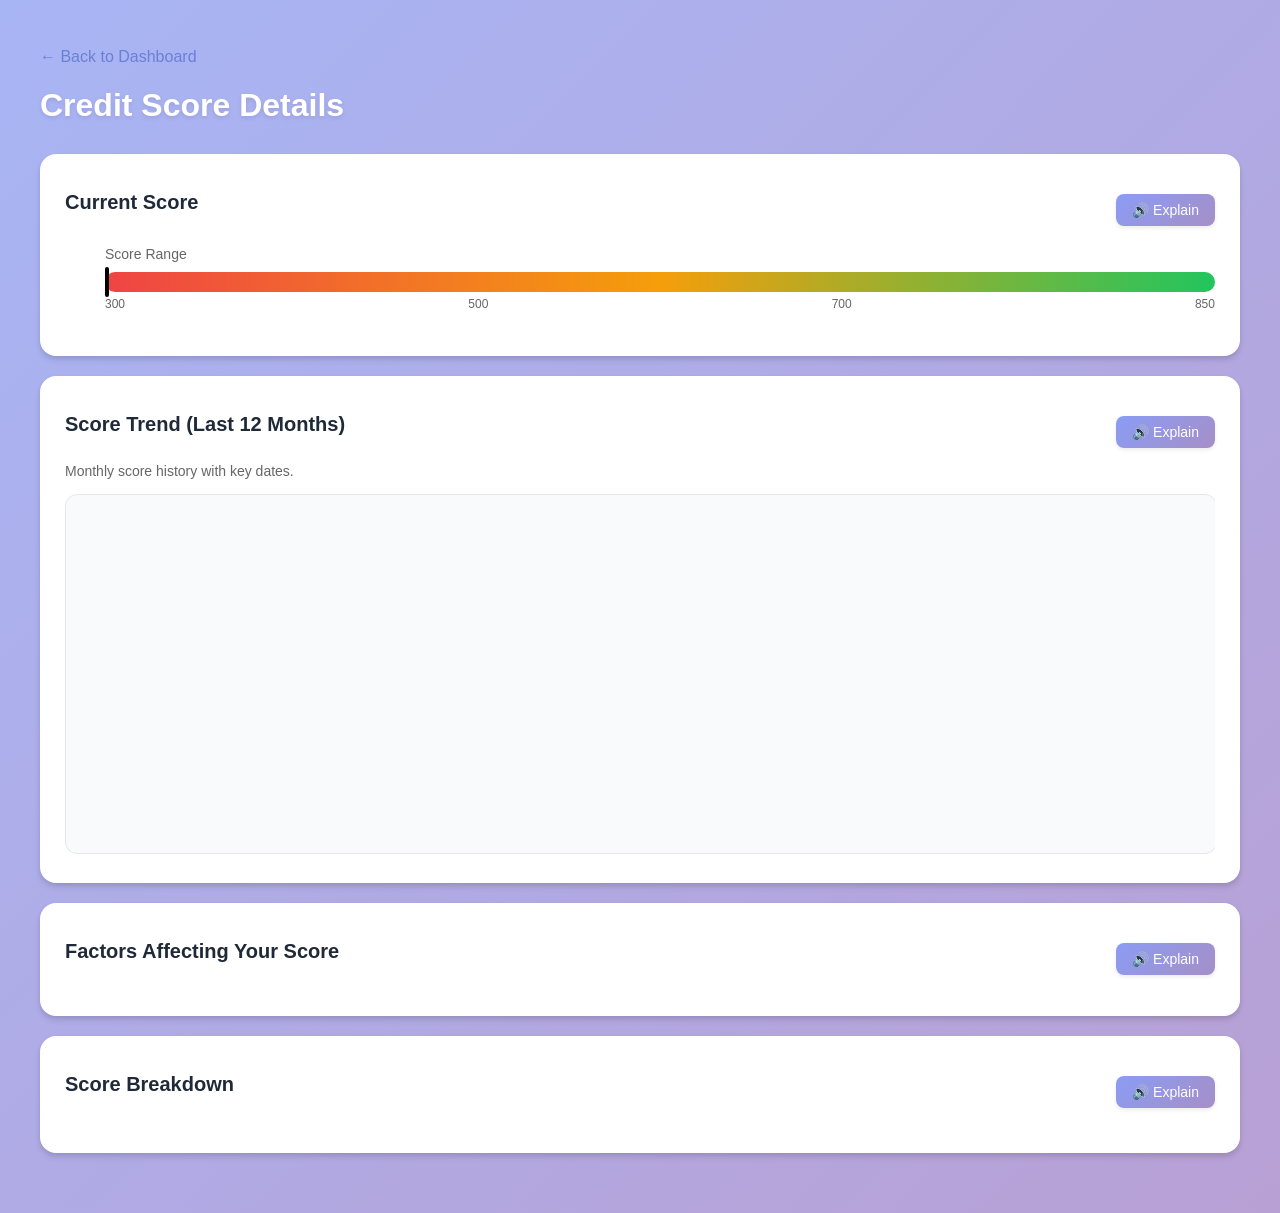
==== embedded-agent-fe/credit.html @ 1740a6a1 "first commit" ====
<!DOCTYPE html>
<html>
<head>
  <title>Credit Details</title>
  <link rel="stylesheet" href="styles.css" />
  <script src="config.js"></script>
</head>

<body>
<a class="link" href="index.html">← Back to Dashboard</a>
<h1>Credit Score Details</h1>

<div class="section">
  <div class="header">
    <h2>Current Score</h2>
    <button class="audio-btn">🔊 Explain</button>
  </div>
  
  <div style="display: flex; align-items: center; gap: 40px; margin: 20px 0;">
    <div>
      <p style="font-size: 64px; font-weight: bold; margin: 0; color: #3b82f6;" id="current-score"></p>
      <p style="margin: 10px 0 0 0; font-size: 16px; color: #666;" id="score-change"></p>
    </div>
    <div style="flex: 1;">
      <p style="margin: 0 0 10px 0; font-size: 14px; color: #666;">Score Range</p>
      <div style="background: linear-gradient(90deg, #ef4444, #f59e0b, #22c55e); height: 20px; border-radius: 10px; position: relative;">
        <div id="score-indicator" style="position: absolute; top: -5px; width: 4px; height: 30px; background: #000; border-radius: 2px;"></div>
      </div>
      <div style="display: flex; justify-content: space-between; margin-top: 5px; font-size: 12px; color: #666;">
        <span>300</span>
        <span>500</span>
        <span>700</span>
        <span>850</span>
      </div>
    </div>
  </div>
  
  <p style="font-size: 13px; color: #999; margin-top: 20px;" id="last-refreshed"></p>
</div>

<div class="section">
  <div class="header">
    <h2>Score Trend (Last 12 Months)</h2>
    <button class="audio-btn">🔊 Explain</button>
  </div>
  <p style="margin: 10px 0 15px 0; color: #666; font-size: 14px;">Monthly score history with key dates.</p>
  <div style="width: 100%; overflow-x: auto;">
    <canvas id="score-chart" width="900" height="280" style="width: 100%; max-width: 100%; background: #f8fafc; border: 1px solid #e5e7eb; border-radius: 12px;"></canvas>
  </div>
</div>

<div class="section">
  <div class="header">
    <h2>Factors Affecting Your Score</h2>
    <button class="audio-btn">🔊 Explain</button>
  </div>

  <ul id="reasons" style="line-height: 2;"></ul>
</div>

<div class="section">
  <div class="header">
    <h2>Score Breakdown</h2>
    <button class="audio-btn">🔊 Explain</button>
  </div>
  
  <div id="score-breakdown" style="margin-top: 20px;"></div>
</div>

<script>
async function loadCreditDetails() {
  // Load credit summary
  const credit = await fetch(API_BASE + "/credit/summary").then(r=>r.json());
  
  document.getElementById("current-score").innerText = credit.score;
  
  const changeText = credit.change >= 0 ? `+${credit.change}` : `${credit.change}`;
  const changeColor = credit.change >= 0 ? '#059669' : '#dc2626';
  const changeIcon = credit.change >= 0 ? '↑' : '↓';
  document.getElementById("score-change").innerHTML = `<span style="color: ${changeColor}; font-weight: bold;">${changeIcon} ${changeText} points</span> from last month (${credit.previous_score})`;
  
  // Position score indicator
  const scorePercent = ((credit.score - 300) / (850 - 300)) * 100;
  document.getElementById("score-indicator").style.left = scorePercent + '%';
  
  const refreshDate = new Date(credit.last_refreshed);
  const now = new Date();
  const hoursDiff = Math.floor((now - refreshDate) / (1000 * 60 * 60));
  document.getElementById("last-refreshed").innerText = `Last refreshed: ${hoursDiff} hours ago (${refreshDate.toLocaleString()})`;

  // Draw 12-month score trend graph from API
  const historyResp = await fetch(API_BASE + "/credit/history").then(r=>r.json());
  drawScoreTrend(historyResp.history);

  // Load credit details (reasons + breakdown)
  const details = await fetch(API_BASE + "/credit/details").then(r=>r.json());
  const reasonsList = document.getElementById("reasons");
  details.reasons.forEach(reason => {
    reasonsList.innerHTML += `<li style="padding: 5px 0;">${reason}</li>`;
  });

  // Render breakdown from API
  const breakdownEl = document.getElementById("score-breakdown");
  breakdownEl.innerHTML = "";
  details.breakdown.forEach(item => {
    breakdownEl.innerHTML += `
      <div style="margin-bottom: 20px;">
        <div style="display: flex; justify-content: space-between; margin-bottom: 8px;">
          <span>${item.label}</span>
          <span style="font-weight: bold;">${item.percent}%</span>
        </div>
        <div style="background: #e5e7eb; height: 12px; border-radius: 6px; overflow: hidden;">
          <div style="background: ${item.color}; height: 100%; width: ${item.percent}%;"></div>
        </div>
      </div>
    `;
  });
}

function drawScoreTrend(history) {
  const canvas = document.getElementById("score-chart");
  const ctx = canvas.getContext("2d");
  const padding = { top: 20, right: 30, bottom: 40, left: 40 };
  const width = canvas.width - padding.left - padding.right;
  const height = canvas.height - padding.top - padding.bottom;

  const labels = history.map(item => {
    const d = new Date(item.date);
    return d.toLocaleString("en-US", { month: "short", year: "2-digit" });
  });
  const scores = history.map(item => item.score);

  const minScore = Math.min(...scores) - 10;
  const maxScore = Math.max(...scores) + 10;

  // Clear canvas
  ctx.clearRect(0, 0, canvas.width, canvas.height);

  // Background grid
  ctx.strokeStyle = "#e5e7eb";
  ctx.lineWidth = 1;
  for (let i = 0; i <= 4; i++) {
    const y = padding.top + (height / 4) * i;
    ctx.beginPath();
    ctx.moveTo(padding.left, y);
    ctx.lineTo(padding.left + width, y);
    ctx.stroke();
  }

  // Axes labels (Y)
  ctx.fillStyle = "#6b7280";
  ctx.font = "12px Arial";
  for (let i = 0; i <= 4; i++) {
    const value = Math.round(maxScore - ((maxScore - minScore) / 4) * i);
    const y = padding.top + (height / 4) * i;
    ctx.fillText(value.toString(), 6, y + 4);
  }

  // X labels
  ctx.fillStyle = "#6b7280";
  for (let i = 0; i < labels.length; i++) {
    const x = padding.left + (width / (labels.length - 1)) * i;
    if (i % 2 === 0) {
      ctx.fillText(labels[i], x - 12, padding.top + height + 24);
    }
  }

  // Plot line
  ctx.strokeStyle = "#3b82f6";
  ctx.lineWidth = 2;
  ctx.beginPath();
  scores.forEach((val, i) => {
    const x = padding.left + (width / (scores.length - 1)) * i;
    const y = padding.top + height - ((val - minScore) / (maxScore - minScore)) * height;
    if (i === 0) ctx.moveTo(x, y);
    else ctx.lineTo(x, y);
  });
  ctx.stroke();

  // Plot points
  ctx.fillStyle = "#2563eb";
  scores.forEach((val, i) => {
    const x = padding.left + (width / (scores.length - 1)) * i;
    const y = padding.top + height - ((val - minScore) / (maxScore - minScore)) * height;
    ctx.beginPath();
    ctx.arc(x, y, 3, 0, Math.PI * 2);
    ctx.fill();
  });

  // Highlight latest score
  const lastX = padding.left + width;
  const lastScore = scores[scores.length - 1];
  const lastY = padding.top + height - ((lastScore - minScore) / (maxScore - minScore)) * height;
  ctx.fillStyle = "#059669";
  ctx.beginPath();
  ctx.arc(lastX, lastY, 5, 0, Math.PI * 2);
  ctx.fill();
}

loadCreditDetails();
</script>

</body>
</html>
---- embedded-agent-fe/styles.css ----
body {
  font-family: -apple-system, BlinkMacSystemFont, 'Segoe UI', Roboto, Oxygen, Ubuntu, Cantarell, sans-serif;
  padding: 40px;
  background: linear-gradient(135deg, #a8b5f5 0%, #b8a0d4 100%);
  min-height: 100vh;
  margin: 0;
}

h1 {
  color: white;
  font-size: 32px;
  margin-bottom: 30px;
  text-shadow: 0 2px 4px rgba(0,0,0,0.1);
}

h2 {
  color: #1f2937;
  font-size: 20px;
  margin: 0;
}

h3 {
  color: #374151;
  font-size: 16px;
}

.section {
  background: white;
  border: none;
  padding: 25px;
  border-radius: 16px;
  margin-bottom: 20px;
  box-shadow: 0 4px 6px rgba(0, 0, 0, 0.1), 0 2px 4px rgba(0, 0, 0, 0.06);
  transition: transform 0.2s, box-shadow 0.2s;
}

.section:hover {
  transform: translateY(-2px);
  box-shadow: 0 10px 15px rgba(0, 0, 0, 0.1), 0 4px 6px rgba(0, 0, 0, 0.05);
}

.header {
  display: flex;
  justify-content: space-between;
  align-items: center;
  margin-bottom: 15px;
}

.audio-btn {
  background: linear-gradient(135deg, #8b9cf5 0%, #a58fc7 100%);
  color: white;
  border: none;
  padding: 8px 16px;
  border-radius: 8px;
  cursor: pointer;
  font-size: 14px;
  font-weight: 500;
  transition: transform 0.2s, box-shadow 0.2s;
  box-shadow: 0 2px 4px rgba(0, 0, 0, 0.08);
}

.audio-btn:hover {
  transform: scale(1.05);
  box-shadow: 0 4px 8px rgba(0, 0, 0, 0.15);
}

.audio-btn:active {
  transform: scale(0.98);
}

table {
  width: 100%;
  border-collapse: collapse;
  margin-top: 10px;
}

td, th {
  border: 1px solid #e5e7eb;
  padding: 12px;
  text-align: left;
}

th {
  background: #f9fafb;
  font-weight: 600;
  color: #374151;
  text-transform: uppercase;
  font-size: 12px;
  letter-spacing: 0.5px;
}

tr:hover {
  background: #f9fafb;
}

.link {
  color: #6b7fd7;
  cursor: pointer;
  text-decoration: none;
  margin-top: 8px;
  display: inline-block;
  font-weight: 500;
  transition: color 0.2s;
}

.link:hover {
  color: #8b72b8;
  text-decoration: underline;
}

button {
  background: linear-gradient(135deg, #8b9cf5 0%, #a58fc7 100%);
  color: white;
  border: none;
  padding: 10px 20px;
  border-radius: 8px;
  cursor: pointer;
  font-size: 14px;
  font-weight: 500;
  margin-top: 15px;
  transition: transform 0.2s, box-shadow 0.2s;
  box-shadow: 0 2px 4px rgba(0, 0, 0, 0.08);
}

button:hover {
  transform: translateY(-2px);
  box-shadow: 0 4px 8px rgba(0, 0, 0, 0.15);
}

button:active {
  transform: translateY(0);
}

/* Responsive design */
@media (max-width: 768px) {
  body {
    padding: 20px;
  }
  
  h1 {
    font-size: 24px;
  }
  
  .section {
    padding: 15px;
  }
  
  table {
    font-size: 14px;
  }
  
  td, th {
    padding: 8px;
  }
}
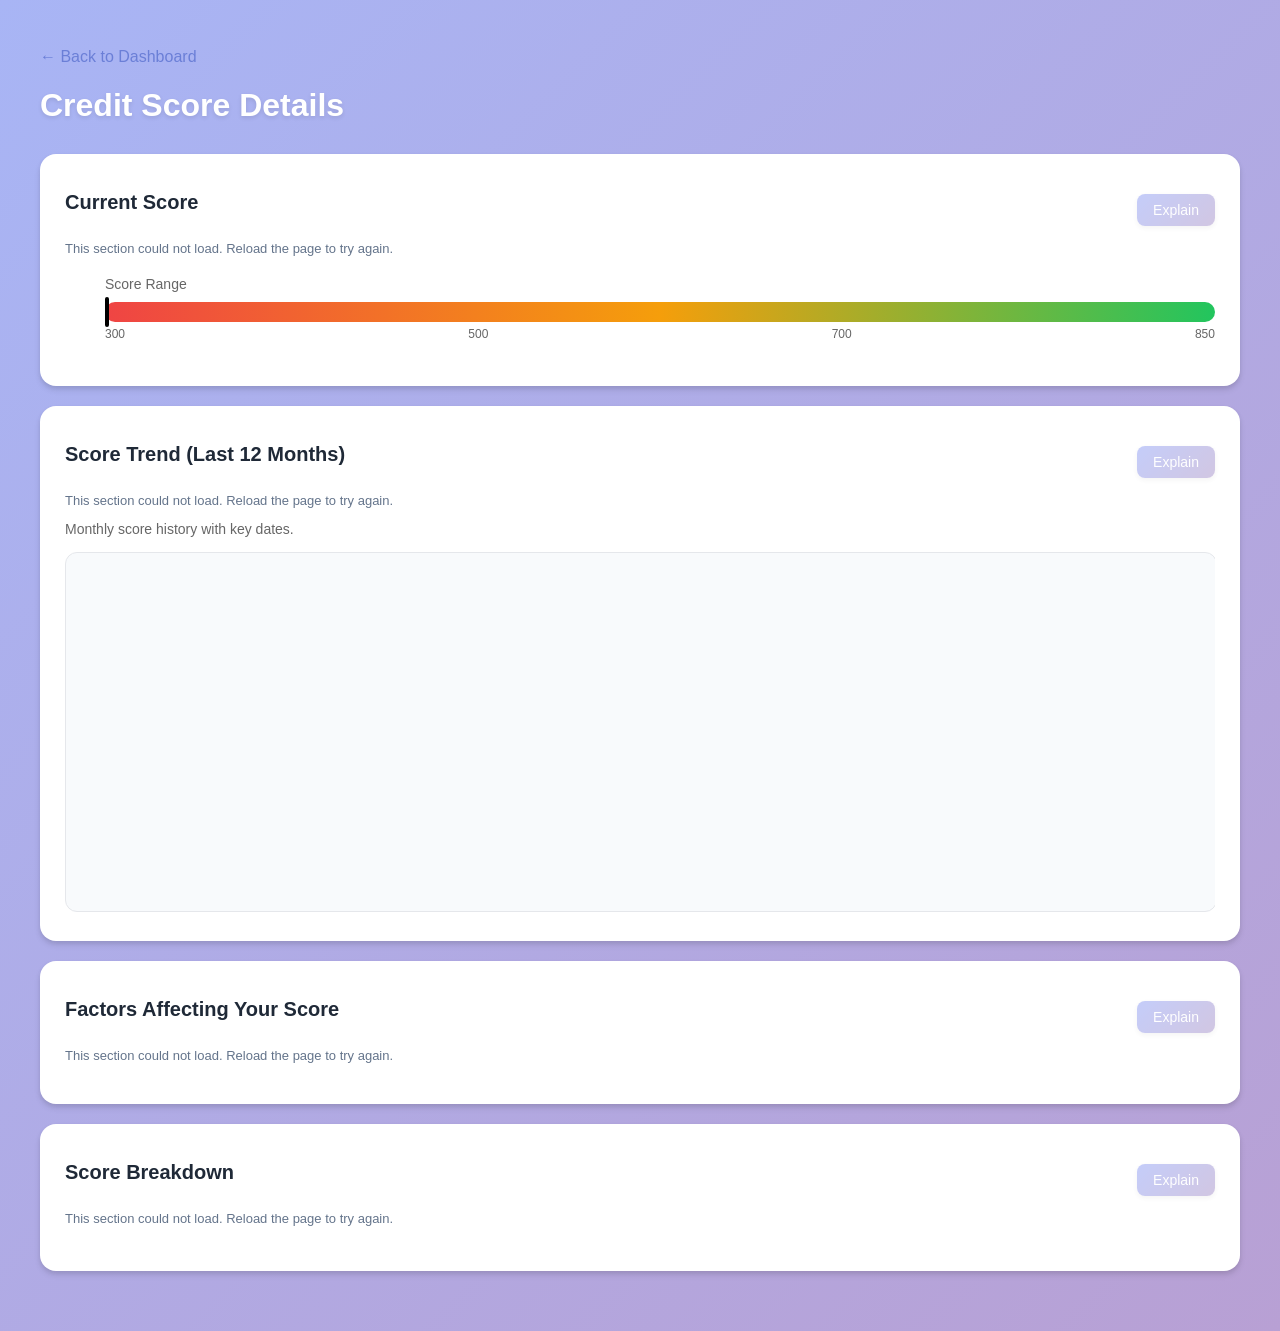
==== commit 4e296185: "Implement financial assistant with insights and section explanations" ====
--- a/embedded-agent-fe/credit.html
+++ b/embedded-agent-fe/credit.html
@@ -1,6 +1,7 @@
 <!DOCTYPE html>
 <html>
 <head>
+  <meta charset="utf-8" />
   <title>Credit Details</title>
   <link rel="stylesheet" href="styles.css" />
   <script src="config.js"></script>
@@ -13,7 +14,7 @@
 <div class="section">
   <div class="header">
     <h2>Current Score</h2>
-    <button class="audio-btn">🔊 Explain</button>
+    <button class="audio-btn" type="button" data-explain="credit.current_score" disabled>Explain</button>
   </div>
   
   <div style="display: flex; align-items: center; gap: 40px; margin: 20px 0;">
@@ -41,7 +42,7 @@
 <div class="section">
   <div class="header">
     <h2>Score Trend (Last 12 Months)</h2>
-    <button class="audio-btn">🔊 Explain</button>
+    <button class="audio-btn" type="button" data-explain="credit.score_trend" disabled>Explain</button>
   </div>
   <p style="margin: 10px 0 15px 0; color: #666; font-size: 14px;">Monthly score history with key dates.</p>
   <div style="width: 100%; overflow-x: auto;">
@@ -52,7 +53,7 @@
 <div class="section">
   <div class="header">
     <h2>Factors Affecting Your Score</h2>
-    <button class="audio-btn">🔊 Explain</button>
+    <button class="audio-btn" type="button" data-explain="credit.factors" disabled>Explain</button>
   </div>
 
   <ul id="reasons" style="line-height: 2;"></ul>
@@ -61,144 +62,14 @@
 <div class="section">
   <div class="header">
     <h2>Score Breakdown</h2>
-    <button class="audio-btn">🔊 Explain</button>
+    <button class="audio-btn" type="button" data-explain="credit.breakdown" disabled>Explain</button>
   </div>
   
   <div id="score-breakdown" style="margin-top: 20px;"></div>
 </div>
 
-<script>
-async function loadCreditDetails() {
-  // Load credit summary
-  const credit = await fetch(API_BASE + "/credit/summary").then(r=>r.json());
-  
-  document.getElementById("current-score").innerText = credit.score;
-  
-  const changeText = credit.change >= 0 ? `+${credit.change}` : `${credit.change}`;
-  const changeColor = credit.change >= 0 ? '#059669' : '#dc2626';
-  const changeIcon = credit.change >= 0 ? '↑' : '↓';
-  document.getElementById("score-change").innerHTML = `<span style="color: ${changeColor}; font-weight: bold;">${changeIcon} ${changeText} points</span> from last month (${credit.previous_score})`;
-  
-  // Position score indicator
-  const scorePercent = ((credit.score - 300) / (850 - 300)) * 100;
-  document.getElementById("score-indicator").style.left = scorePercent + '%';
-  
-  const refreshDate = new Date(credit.last_refreshed);
-  const now = new Date();
-  const hoursDiff = Math.floor((now - refreshDate) / (1000 * 60 * 60));
-  document.getElementById("last-refreshed").innerText = `Last refreshed: ${hoursDiff} hours ago (${refreshDate.toLocaleString()})`;
-
-  // Draw 12-month score trend graph from API
-  const historyResp = await fetch(API_BASE + "/credit/history").then(r=>r.json());
-  drawScoreTrend(historyResp.history);
-
-  // Load credit details (reasons + breakdown)
-  const details = await fetch(API_BASE + "/credit/details").then(r=>r.json());
-  const reasonsList = document.getElementById("reasons");
-  details.reasons.forEach(reason => {
-    reasonsList.innerHTML += `<li style="padding: 5px 0;">${reason}</li>`;
-  });
-
-  // Render breakdown from API
-  const breakdownEl = document.getElementById("score-breakdown");
-  breakdownEl.innerHTML = "";
-  details.breakdown.forEach(item => {
-    breakdownEl.innerHTML += `
-      <div style="margin-bottom: 20px;">
-        <div style="display: flex; justify-content: space-between; margin-bottom: 8px;">
-          <span>${item.label}</span>
-          <span style="font-weight: bold;">${item.percent}%</span>
-        </div>
-        <div style="background: #e5e7eb; height: 12px; border-radius: 6px; overflow: hidden;">
-          <div style="background: ${item.color}; height: 100%; width: ${item.percent}%;"></div>
-        </div>
-      </div>
-    `;
-  });
-}
-
-function drawScoreTrend(history) {
-  const canvas = document.getElementById("score-chart");
-  const ctx = canvas.getContext("2d");
-  const padding = { top: 20, right: 30, bottom: 40, left: 40 };
-  const width = canvas.width - padding.left - padding.right;
-  const height = canvas.height - padding.top - padding.bottom;
-
-  const labels = history.map(item => {
-    const d = new Date(item.date);
-    return d.toLocaleString("en-US", { month: "short", year: "2-digit" });
-  });
-  const scores = history.map(item => item.score);
-
-  const minScore = Math.min(...scores) - 10;
-  const maxScore = Math.max(...scores) + 10;
-
-  // Clear canvas
-  ctx.clearRect(0, 0, canvas.width, canvas.height);
-
-  // Background grid
-  ctx.strokeStyle = "#e5e7eb";
-  ctx.lineWidth = 1;
-  for (let i = 0; i <= 4; i++) {
-    const y = padding.top + (height / 4) * i;
-    ctx.beginPath();
-    ctx.moveTo(padding.left, y);
-    ctx.lineTo(padding.left + width, y);
-    ctx.stroke();
-  }
-
-  // Axes labels (Y)
-  ctx.fillStyle = "#6b7280";
-  ctx.font = "12px Arial";
-  for (let i = 0; i <= 4; i++) {
-    const value = Math.round(maxScore - ((maxScore - minScore) / 4) * i);
-    const y = padding.top + (height / 4) * i;
-    ctx.fillText(value.toString(), 6, y + 4);
-  }
-
-  // X labels
-  ctx.fillStyle = "#6b7280";
-  for (let i = 0; i < labels.length; i++) {
-    const x = padding.left + (width / (labels.length - 1)) * i;
-    if (i % 2 === 0) {
-      ctx.fillText(labels[i], x - 12, padding.top + height + 24);
-    }
-  }
-
-  // Plot line
-  ctx.strokeStyle = "#3b82f6";
-  ctx.lineWidth = 2;
-  ctx.beginPath();
-  scores.forEach((val, i) => {
-    const x = padding.left + (width / (scores.length - 1)) * i;
-    const y = padding.top + height - ((val - minScore) / (maxScore - minScore)) * height;
-    if (i === 0) ctx.moveTo(x, y);
-    else ctx.lineTo(x, y);
-  });
-  ctx.stroke();
-
-  // Plot points
-  ctx.fillStyle = "#2563eb";
-  scores.forEach((val, i) => {
-    const x = padding.left + (width / (scores.length - 1)) * i;
-    const y = padding.top + height - ((val - minScore) / (maxScore - minScore)) * height;
-    ctx.beginPath();
-    ctx.arc(x, y, 3, 0, Math.PI * 2);
-    ctx.fill();
-  });
-
-  // Highlight latest score
-  const lastX = padding.left + width;
-  const lastScore = scores[scores.length - 1];
-  const lastY = padding.top + height - ((lastScore - minScore) / (maxScore - minScore)) * height;
-  ctx.fillStyle = "#059669";
-  ctx.beginPath();
-  ctx.arc(lastX, lastY, 5, 0, Math.PI * 2);
-  ctx.fill();
-}
-
-loadCreditDetails();
-</script>
+<script src="section-explain.js"></script>
+<script src="credit-sections.js"></script>
 
 </body>
 </html>
--- a/embedded-agent-fe/styles.css
+++ b/embedded-agent-fe/styles.css
@@ -67,6 +67,25 @@
 .audio-btn:active {
   transform: scale(0.98);
 }
+
+.audio-btn:disabled { opacity: .5; cursor: not-allowed; }
+.section-data-status { color: #64748b; font-size: 13px; }
+.section-data-status:empty { display: none; }
+.explain-panel { margin: 0 0 20px; padding: 20px; background: #f0f7ff; border: 1px solid #bfdbfe; border-radius: 12px; color: #334155; line-height: 1.6; }
+.explain-panel h3 { margin: 12px 0 6px; font-size: 15px; color: #1e40af; }
+.explain-panel h3:first-child { margin-top: 0; }
+.explain-panel p, .explain-panel ul { margin: 0 0 12px; }
+.explain-panel li { margin-bottom: 5px; }
+.explain-audio-controls { display: flex; align-items: center; flex-wrap: wrap; gap: 10px; margin-top: 12px; }
+.explain-audio-controls span { font-size: 13px; }
+.explain-audio-controls button:disabled { opacity: .5; cursor: not-allowed; }
+.section-loan-card { border: 1px solid #e5e7eb; padding: 15px; border-radius: 8px; margin-bottom: 15px; background: #fafafa; }
+.section-loan-card dl { display: grid; grid-template-columns: repeat(3, minmax(0, 1fr)); gap: 12px; }
+.section-loan-card dt { color: #64748b; font-size: 13px; }
+.section-loan-card dd { margin: 3px 0 0; font-weight: 600; }
+.section-progress { background: #e5e7eb; height: 8px; border-radius: 5px; overflow: hidden; }
+.section-progress > div { background: #10b981; height: 100%; }
+@media (max-width: 600px) { .section-loan-card dl { grid-template-columns: repeat(2, minmax(0, 1fr)); } .explain-panel { padding: 14px; } }
 
 table {
   width: 100%;
